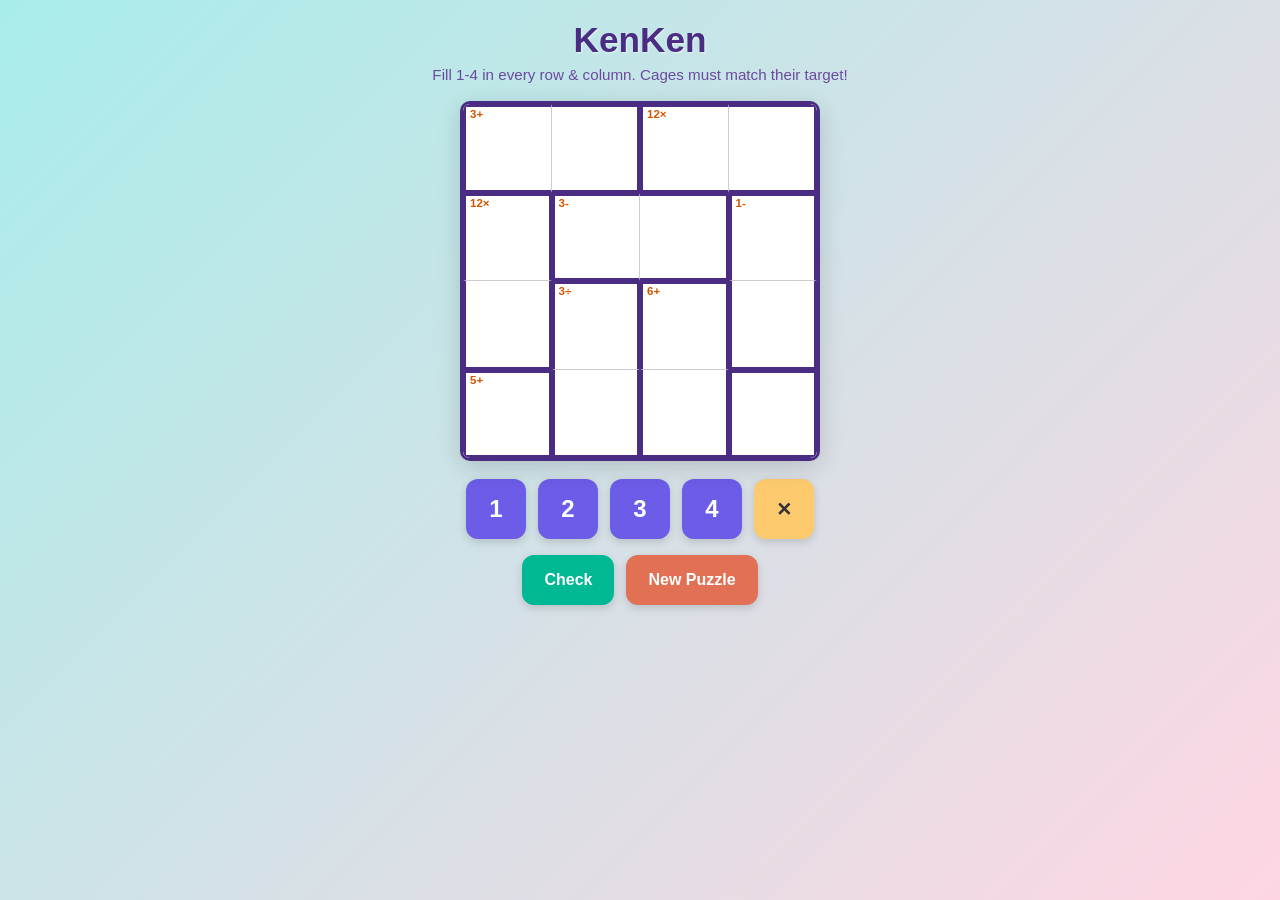
==== static/games/kenken/index.html @ a2f817f9 "Add Big Bunny's Quest puzzlehunt app Password-based quest system where kids enter words to unlock ri" ====
<!DOCTYPE html>
<html lang="en">
<head>
<meta charset="UTF-8">
<meta name="viewport" content="width=device-width, initial-scale=1.0, user-scalable=no">
<title>KenKen Puzzle</title>
<style>
  * { box-sizing: border-box; margin: 0; padding: 0; }
  body {
    font-family: 'Segoe UI', Tahoma, Geneva, Verdana, sans-serif;
    background: linear-gradient(135deg, #a8edea 0%, #fed6e3 100%);
    min-height: 100vh;
    display: flex;
    flex-direction: column;
    align-items: center;
    padding: 20px;
    -webkit-tap-highlight-color: transparent;
    user-select: none;
  }
  h1 {
    font-size: 2.2rem;
    color: #4a2c82;
    margin-bottom: 6px;
    text-shadow: 1px 1px 2px rgba(255,255,255,0.6);
  }
  .subtitle {
    color: #6b4a9e;
    font-size: 0.95rem;
    margin-bottom: 18px;
  }
  #grid-container {
    position: relative;
    display: grid;
    grid-template-columns: repeat(4, 1fr);
    grid-template-rows: repeat(4, 1fr);
    width: min(85vw, 360px);
    height: min(85vw, 360px);
    background: #fff;
    border-radius: 10px;
    overflow: hidden;
    box-shadow: 0 6px 24px rgba(0,0,0,0.15);
    border: 3px solid #4a2c82;
  }
  .cell {
    position: relative;
    display: flex;
    align-items: center;
    justify-content: center;
    font-size: 2rem;
    font-weight: 700;
    color: #333;
    cursor: pointer;
    background: #fff;
    transition: background 0.15s;
    /* thin default borders */
    border-right: 1px solid #ccc;
    border-bottom: 1px solid #ccc;
  }
  .cell:nth-child(4n) { border-right: none; }
  .cell:nth-child(n+13) { border-bottom: none; }

  .cell.selected { background: #d4b8ff; }
  .cell.incorrect { background: #ffb3b3; }

  .cage-label {
    position: absolute;
    top: 2px;
    left: 4px;
    font-size: 0.72rem;
    font-weight: 700;
    color: #d35400;
    pointer-events: none;
    line-height: 1;
  }

  /* Cage borders — applied via JS as data attributes */
  .cell[data-bt="1"] { border-top: 3px solid #4a2c82; }
  .cell[data-bb="1"] { border-bottom: 3px solid #4a2c82; }
  .cell[data-bl="1"] { border-left: 3px solid #4a2c82; }
  .cell[data-br="1"] { border-right: 3px solid #4a2c82; }

  .number-buttons {
    display: flex;
    gap: 12px;
    margin-top: 18px;
    flex-wrap: wrap;
    justify-content: center;
  }
  .num-btn, .action-btn {
    width: 60px; height: 60px;
    font-size: 1.5rem;
    font-weight: 700;
    border: none;
    border-radius: 12px;
    cursor: pointer;
    transition: transform 0.1s, box-shadow 0.1s;
    box-shadow: 0 3px 8px rgba(0,0,0,0.15);
  }
  .num-btn {
    background: #6c5ce7;
    color: #fff;
  }
  .num-btn:active, .action-btn:active {
    transform: scale(0.93);
    box-shadow: 0 1px 4px rgba(0,0,0,0.2);
  }
  .clear-btn {
    background: #fdcb6e;
    color: #333;
    font-size: 1.2rem;
  }

  .actions {
    display: flex;
    gap: 12px;
    margin-top: 16px;
    flex-wrap: wrap;
    justify-content: center;
  }
  .action-btn {
    width: auto;
    padding: 0 22px;
    height: 50px;
    font-size: 1rem;
    font-weight: 600;
    border-radius: 12px;
  }
  .check-btn { background: #00b894; color: #fff; }
  .new-btn { background: #e17055; color: #fff; }
</style>
</head>
<body>
<h1>KenKen</h1>
<p class="subtitle">Fill 1-4 in every row &amp; column. Cages must match their target!</p>
<div id="grid-container"></div>
<div class="number-buttons">
  <button class="num-btn" onclick="enterNumber(1)">1</button>
  <button class="num-btn" onclick="enterNumber(2)">2</button>
  <button class="num-btn" onclick="enterNumber(3)">3</button>
  <button class="num-btn" onclick="enterNumber(4)">4</button>
  <button class="num-btn clear-btn" onclick="enterNumber(0)">✕</button>
</div>
<div class="actions">
  <button class="action-btn check-btn" onclick="checkPuzzle()">Check</button>
  <button class="action-btn new-btn" onclick="newPuzzle()">New Puzzle</button>
</div>

<script>
// Puzzles: solution is a 4x4 grid (row-major), cages is an array of {cells:[index,...], target, op}
// Cell indices: 0-15, row = floor(i/4), col = i%4
var PUZZLES = [
  {
    solution: [1,2,3,4, 3,4,1,2, 4,3,2,1, 2,1,4,3],
    cages: [
      {cells:[0,1], target:3, op:'+'},
      {cells:[2,3], target:12, op:'×'},
      {cells:[4,8], target:12, op:'×'},
      {cells:[5,6], target:3, op:'-'},
      {cells:[7,11], target:1, op:'-'},
      {cells:[9,13], target:3, op:'÷'},
      {cells:[10,14], target:6, op:'+'},
      {cells:[12,15], target:5, op:'+'}
    ]
  },
  {
    solution: [2,1,4,3, 4,3,2,1, 1,4,3,2, 3,2,1,4],
    cages: [
      {cells:[0,4], target:6, op:'+'},
      {cells:[1,5], target:4, op:'+'},
      {cells:[2,3], target:1, op:'-'},
      {cells:[6,7], target:3, op:'+'},
      {cells:[8,12], target:4, op:'+'},
      {cells:[9,10], target:1, op:'-'},
      {cells:[11,15], target:6, op:'+'},
      {cells:[13,14], target:1, op:'-'}
    ]
  },
  {
    solution: [3,4,2,1, 1,2,4,3, 4,1,3,2, 2,3,1,4],
    cages: [
      {cells:[0,1], target:7, op:'+'},
      {cells:[2,6], target:8, op:'×'},
      {cells:[3,7], target:3, op:'×'},
      {cells:[4,5], target:1, op:'-'},
      {cells:[8,9], target:3, op:'-'},
      {cells:[10,11], target:1, op:'-'},
      {cells:[12,13], target:5, op:'+'},
      {cells:[14,15], target:4, op:'×'}
    ]
  },
  {
    solution: [4,3,1,2, 2,1,3,4, 3,4,2,1, 1,2,4,3],
    cages: [
      {cells:[0,4], target:2, op:'÷'},
      {cells:[1,2], target:2, op:'-'},
      {cells:[3,7], target:6, op:'+'},
      {cells:[5,9], target:4, op:'×'},
      {cells:[6,10], target:1, op:'-'},
      {cells:[8,12], target:2, op:'-'},
      {cells:[11,15], target:4, op:'+'},
      {cells:[13,14], target:6, op:'+'}
    ]
  },
  {
    solution: [1,3,4,2, 4,2,1,3, 2,4,3,1, 3,1,2,4],
    cages: [
      {cells:[0,1], target:4, op:'+'},
      {cells:[2,3], target:2, op:'-'},
      {cells:[4,5], target:2, op:'÷'},
      {cells:[6,7], target:3, op:'×'},
      {cells:[8,12], target:6, op:'×'},
      {cells:[9,13], target:3, op:'-'},
      {cells:[10,14], target:1, op:'-'},
      {cells:[11,15], target:5, op:'+'}
    ]
  },
  {
    solution: [2,4,1,3, 3,1,4,2, 1,3,2,4, 4,2,3,1],
    cages: [
      {cells:[0,1], target:8, op:'×'},
      {cells:[2,3], target:4, op:'+'},
      {cells:[4,8], target:4, op:'+'},
      {cells:[5,6], target:4, op:'×'},
      {cells:[7,11], target:6, op:'+'},
      {cells:[9,10], target:1, op:'-'},
      {cells:[12,13], target:2, op:'÷'},
      {cells:[14,15], target:2, op:'-'}
    ]
  }
];

var currentPuzzle = null;
var playerGrid = new Array(16).fill(0);
var selectedCell = -1;

function newPuzzle() {
  var idx = Math.floor(Math.random() * PUZZLES.length);
  currentPuzzle = PUZZLES[idx];
  playerGrid = new Array(16).fill(0);
  selectedCell = -1;
  renderGrid();
}

function renderGrid() {
  var container = document.getElementById('grid-container');
  container.innerHTML = '';

  // Build a map: cellIndex -> cageIndex
  var cellToCage = {};
  currentPuzzle.cages.forEach(function(cage, ci) {
    cage.cells.forEach(function(cellIdx) {
      cellToCage[cellIdx] = ci;
    });
  });

  for (var i = 0; i < 16; i++) {
    var div = document.createElement('div');
    div.className = 'cell';
    div.dataset.idx = i;

    var row = Math.floor(i / 4);
    var col = i % 4;
    var myCage = cellToCage[i];

    // Determine thick cage borders
    // Top border: if row==0 or the cell above is in a different cage
    if (row === 0 || cellToCage[(row - 1) * 4 + col] !== myCage) div.dataset.bt = '1';
    // Bottom border
    if (row === 3 || cellToCage[(row + 1) * 4 + col] !== myCage) div.dataset.bb = '1';
    // Left border
    if (col === 0 || cellToCage[row * 4 + col - 1] !== myCage) div.dataset.bl = '1';
    // Right border
    if (col === 3 || cellToCage[row * 4 + col + 1] !== myCage) div.dataset.br = '1';

    // Cage label on the first cell of the cage
    var cage = currentPuzzle.cages[myCage];
    if (cage && cage.cells[0] === i) {
      var label = document.createElement('span');
      label.className = 'cage-label';
      var opDisplay = cage.op;
      if (cage.cells.length === 1) {
        label.textContent = cage.target;
      } else {
        label.textContent = cage.target + opDisplay;
      }
      div.appendChild(label);
    }

    if (playerGrid[i] !== 0) {
      // Add number as a text node (after label)
      var numSpan = document.createElement('span');
      numSpan.textContent = playerGrid[i];
      div.appendChild(numSpan);
    }

    if (i === selectedCell) div.classList.add('selected');

    div.addEventListener('click', (function(idx) {
      return function() { selectCell(idx); };
    })(i));

    container.appendChild(div);
  }
}

function selectCell(idx) {
  // Clear any incorrect highlights
  document.querySelectorAll('.cell.incorrect').forEach(function(c) { c.classList.remove('incorrect'); });
  selectedCell = idx;
  renderGrid();
}

function enterNumber(n) {
  if (selectedCell < 0) return;
  playerGrid[selectedCell] = n;
  // Clear incorrect highlights
  document.querySelectorAll('.cell.incorrect').forEach(function(c) { c.classList.remove('incorrect'); });
  renderGrid();
  // Auto-check for win
  if (n !== 0 && playerGrid.indexOf(0) === -1) {
    if (isComplete()) {
      setTimeout(function() { window.alert('You Win!'); }, 100);
    }
  }
}

function isComplete() {
  for (var i = 0; i < 16; i++) {
    if (playerGrid[i] !== currentPuzzle.solution[i]) return false;
  }
  return true;
}

function checkPuzzle() {
  var cells = document.querySelectorAll('.cell');
  var anyWrong = false;
  for (var i = 0; i < 16; i++) {
    cells[i].classList.remove('incorrect');
    if (playerGrid[i] !== 0 && playerGrid[i] !== currentPuzzle.solution[i]) {
      cells[i].classList.add('incorrect');
      anyWrong = true;
    }
  }
  if (!anyWrong && playerGrid.indexOf(0) === -1) {
    setTimeout(function() { window.alert('You Win!'); }, 100);
  }
}

// Keyboard input
document.addEventListener('keydown', function(e) {
  var key = parseInt(e.key);
  if (key >= 1 && key <= 4) {
    enterNumber(key);
  } else if (e.key === 'Backspace' || e.key === 'Delete' || e.key === '0') {
    enterNumber(0);
  } else if (e.key === 'ArrowRight' && selectedCell >= 0 && selectedCell % 4 < 3) {
    selectCell(selectedCell + 1);
  } else if (e.key === 'ArrowLeft' && selectedCell >= 0 && selectedCell % 4 > 0) {
    selectCell(selectedCell - 1);
  } else if (e.key === 'ArrowDown' && selectedCell >= 0 && selectedCell < 12) {
    selectCell(selectedCell + 4);
  } else if (e.key === 'ArrowUp' && selectedCell >= 0 && selectedCell > 3) {
    selectCell(selectedCell - 4);
  }
});

// Validate all puzzles on load (dev check — silent)
(function validatePuzzles() {
  PUZZLES.forEach(function(p, pi) {
    // Check rows and cols
    for (var r = 0; r < 4; r++) {
      var row = [p.solution[r*4], p.solution[r*4+1], p.solution[r*4+2], p.solution[r*4+3]].sort().join(',');
      if (row !== '1,2,3,4') console.warn('Puzzle ' + pi + ' row ' + r + ' invalid: ' + row);
    }
    for (var c = 0; c < 4; c++) {
      var col = [p.solution[c], p.solution[c+4], p.solution[c+8], p.solution[c+12]].sort().join(',');
      if (col !== '1,2,3,4') console.warn('Puzzle ' + pi + ' col ' + c + ' invalid: ' + col);
    }
    // Check all cells covered exactly once
    var covered = new Array(16).fill(0);
    p.cages.forEach(function(cage) {
      cage.cells.forEach(function(ci) { covered[ci]++; });
    });
    for (var i = 0; i < 16; i++) {
      if (covered[i] !== 1) console.warn('Puzzle ' + pi + ' cell ' + i + ' covered ' + covered[i] + ' times');
    }
    // Check cage math
    p.cages.forEach(function(cage, ci) {
      var vals = cage.cells.map(function(idx) { return p.solution[idx]; });
      var ok = false;
      if (cage.cells.length === 1) {
        ok = vals[0] === cage.target;
      } else if (cage.op === '+') {
        var sum = vals.reduce(function(a,b){return a+b;}, 0);
        ok = sum === cage.target;
      } else if (cage.op === '×') {
        var prod = vals.reduce(function(a,b){return a*b;}, 1);
        ok = prod === cage.target;
      } else if (cage.op === '-') {
        ok = Math.abs(vals[0] - vals[1]) === cage.target;
      } else if (cage.op === '÷') {
        var big = Math.max(vals[0], vals[1]);
        var small = Math.min(vals[0], vals[1]);
        ok = big / small === cage.target;
      }
      if (!ok) console.warn('Puzzle ' + pi + ' cage ' + ci + ' math wrong: vals=' + vals + ' target=' + cage.target + cage.op);
    });
  });
})();

newPuzzle();
</script>
</body>
</html>
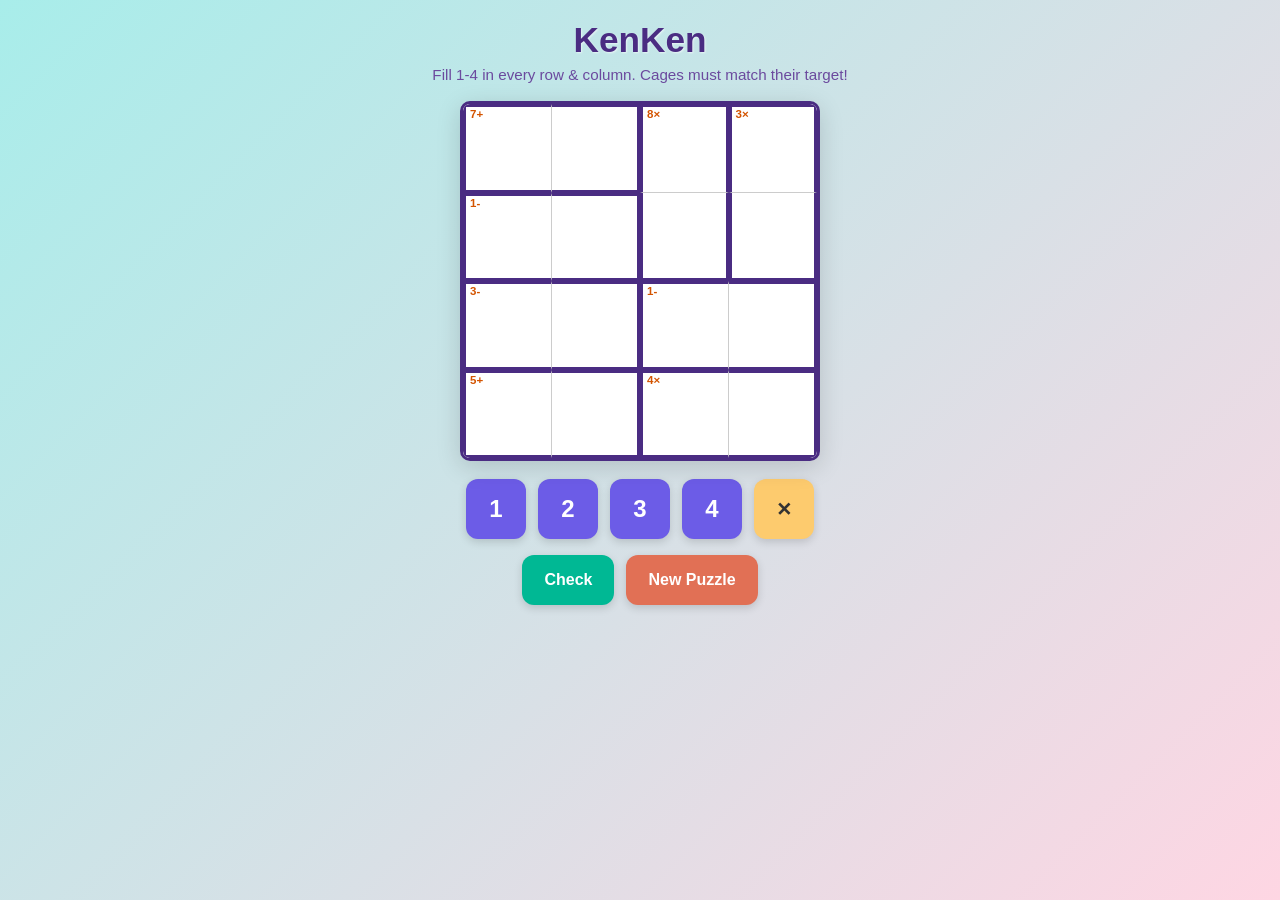
==== commit a7cb475a: "Complete quest chain: 12 riddles + 5 games + finale Full walking quest down Piedmont Ave with riddle" ====
--- a/static/games/kenken/index.html
+++ b/static/games/kenken/index.html
@@ -319,7 +319,7 @@
   // Auto-check for win
   if (n !== 0 && playerGrid.indexOf(0) === -1) {
     if (isComplete()) {
-      setTimeout(function() { window.alert('You Win!'); }, 100);
+      setTimeout(function() { window.alert('Great Job Children! Your next clue is: lights out'); }, 100);
     }
   }
 }
@@ -342,7 +342,7 @@
     }
   }
   if (!anyWrong && playerGrid.indexOf(0) === -1) {
-    setTimeout(function() { window.alert('You Win!'); }, 100);
+    setTimeout(function() { window.alert('Great Job Children! Your next clue is: lights out'); }, 100);
   }
 }
 
